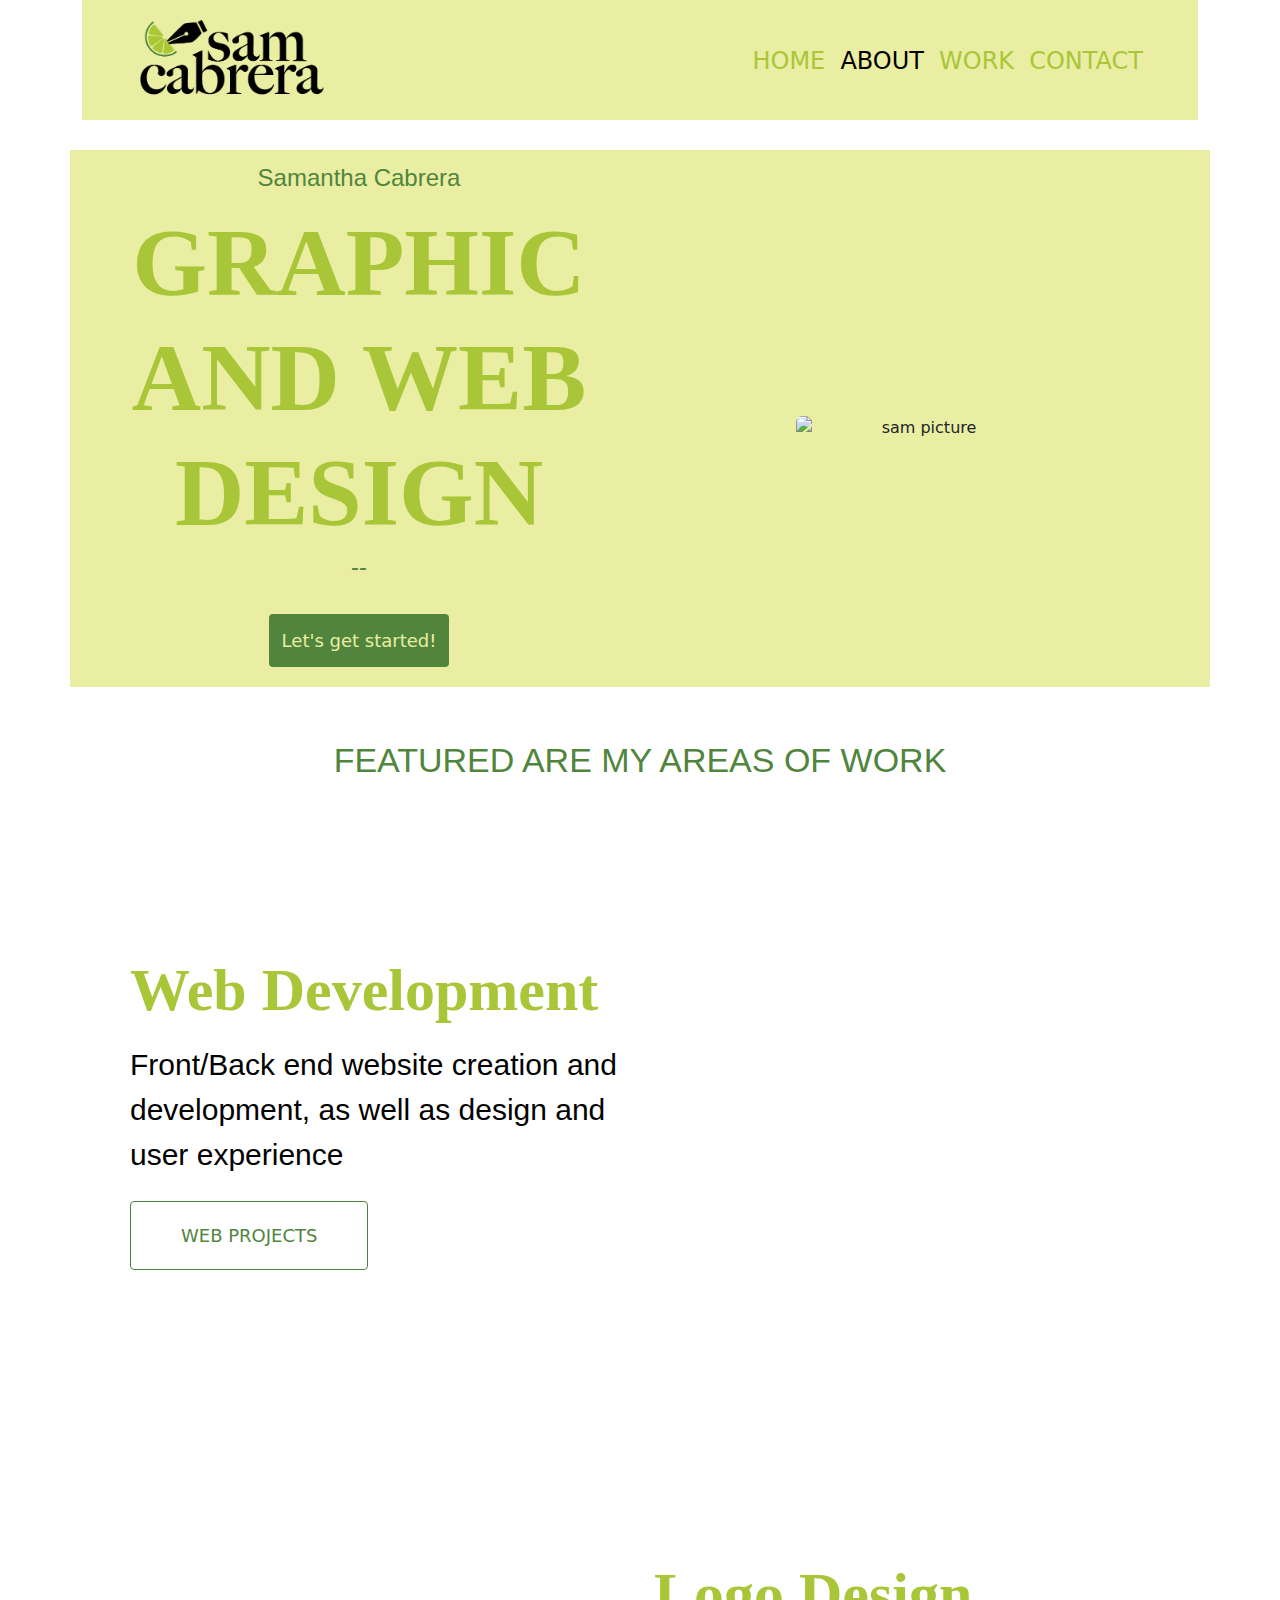
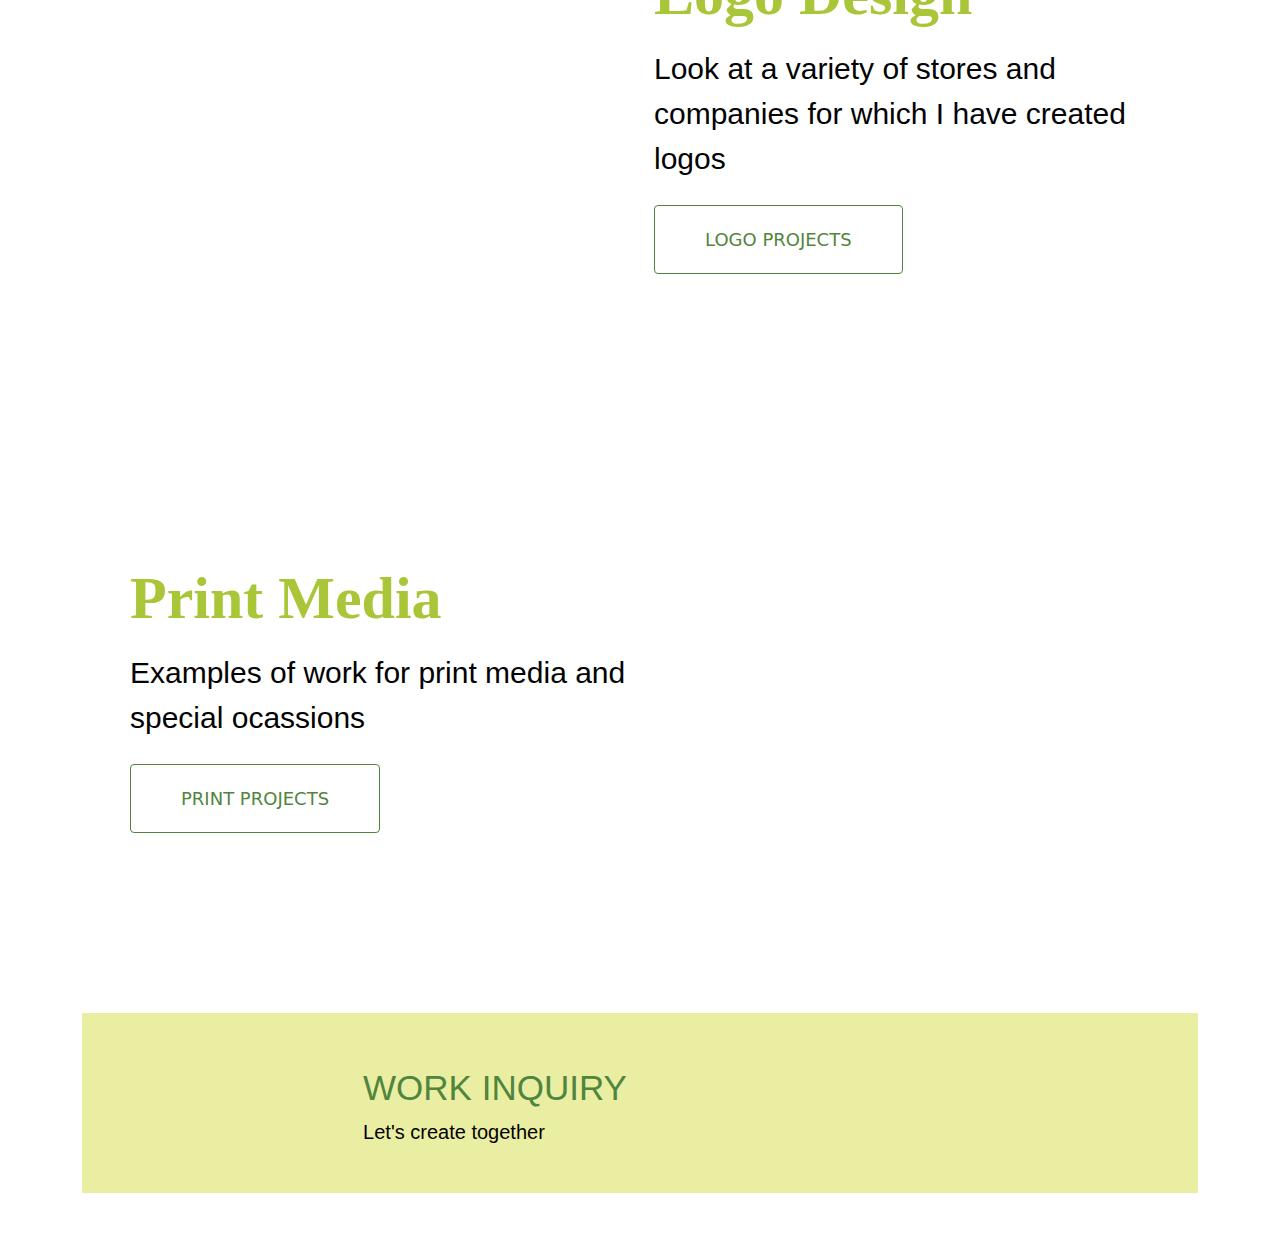
==== index.html @ c978b700 "nav to index" ====
<!DOCTYPE html>
<html lang="en">
  <head>
    <meta charset="UTF-8" />
    <meta name="viewport" content="width=device-width, initial-scale=1.0" />
    <meta
      name="description"
      content="Portfolio for the Mexican gph/web designer Samantha Cabrera"
    />
    <title>Sam Cabrera Design</title>
    <link
      href="https://cdn.jsdelivr.net/npm/bootstrap@5.3.3/dist/css/bootstrap.min.css"
      rel="stylesheet"
      integrity="sha384-QWTKZyjpPEjISv5WaRU9OFeRpok6YctnYmDr5pNlyT2bRjXh0JMhjY6hW+ALEwIH"
      crossorigin="anonymous"
    />
    <script
      src="https://cdn.jsdelivr.net/npm/bootstrap@5.3.3/dist/js/bootstrap.bundle.min.js"
      integrity="sha384-YvpcrYf0tY3lHB60NNkmXc5s9fDVZLESaAA55NDzOxhy9GkcIdslK1eN7N6jIeHz"
      crossorigin="anonymous"
    ></script>
    <script
      src="https://kit.fontawesome.com/e590ca71fe.js"
      crossorigin="anonymous"
    ></script>
    <link rel="stylesheet" href="src/style.css" />
  </head>
  <body>
    <div class="container">
      <nav class="d-flex justify-content-between">
        <a class="navbar-brand" href="/index.html">
          <div class="logo-image d-none d-md-block">
            <img src="images/secondarylogo.png" class="img-fluid" />
          </div>
          <div class="favicon-image d-block d-md-none">
            <img src="images/favicon.png" class="img-fluid" />
          </div>
        </a>
        <ul class="mb-4">
          <li><a href="/index.html" tittle="homepage">HOME</a></li>
          <li><a href="/about.html" tittle="about" class="active">ABOUT</a></li>
          <li><a href="/work.html" tittle="work">WORK</a></li>
          <li><a href="/contact.html" tittle="contact">CONTACT</a></li>
        </ul>
      </nav>
    </div>
    <div class="hero hero-index container align-items-center">
      <div class="row align-items-center">
        <div class="col">
          <h2>Samantha Cabrera</h2>
          <h1>GRAPHIC AND WEB DESIGN</h1>
          <h2>--</h2>
          <a href="/about.html" class="btn btn-branding">Let's get started!</a>
        </div>
        <div class="col d-none d-lg-block">
          <img
            src="images/Art1.png"
            class="img-fluid rounded pic-homepage"
            alt="sam picture"
          />
        </div>
      </div>
    </div>
    <p class="text-center m-5 details">FEATURED ARE MY AREAS OF WORK</p>
    <div class="container">
      <div class="row mb-5 align-items-center">
        <div class="col project-description">
          <h3 class="mb-3">Web Development</h3>
          <p class="mb-4">
            Front/Back end website creation and development, as well as design
            and user experience
          </p>
          <a href="/work.html" class="btn btn-branding-outline">WEB PROJECTS</a>
        </div>
        <div class="col d-none d-lg-block">
          <img src="images/weatherweb.png" class="img-fluid rounded" alt="" />
        </div>
      </div>
      <div class="row mb-5 align-items-center">
        <div class="col d-none d-lg-block">
          <img src="images/jamlogo.png" class="img-fluid rounded" alt="" />
        </div>
        <div class="col project-description">
          <h3 class="mb-3">Logo Design</h3>
          <p class="mb-4">
            Look at a variety of stores and companies for which I have created
            logos
          </p>
          <a href="/work.html#logo-section" class="btn btn-branding-outline"
            >LOGO PROJECTS</a
          >
        </div>
      </div>
      <div class="row mb-5 align-items-center">
        <div class="col project-description">
          <h3 class="mb-3">Print Media</h3>
          <p class="mb-4">
            Examples of work for print media and special ocassions
          </p>
          <a href="/work.html#print-section" class="btn btn-branding-outline"
            >PRINT PROJECTS</a
          >
        </div>

        <div class="col d-none d-lg-block">
          <img src="images/miltonmag2.png" class="img-fluid rounded" alt="" />
        </div>
      </div>
      <footer>
        <div class="contact-box d-flex justify-content-center">
          <div class="mt-4">
            <h2>WORK INQUIRY</h2>
            <p>Let's create together</p>
          </div>
          <div class="social-links">
            <a href="mailto:samantha.kcv@gmail.com"
              ><i class="fa-solid fa-envelope"></i
            ></a>
            <a href="https://www.instagram.com/conatunpero" target="blank"
              ><i class="fab fa-instagram"></i
            ></a>
            <a href="https://www.github.com/villa151" target="blank"
              ><i class="fab fa-github"></i
            ></a>
            <a href="https://www.linkedin.com/in/samcabrera/" target="blank"
              ><i class="fab fa-linkedin"></i
            ></a>
            <a href="https://www.twitter.com/conatunpero" target="blank"
              ><i class="fab fa-twitter"></i
            ></a>
          </div>
        </div>
      </footer>
    </div>
  </body>
</html>
---- src/style.css ----
:root {
  --primary-color: rgb(169, 198, 56);
  --hero-color: rgb(234, 238, 163);
  --accent-color: rgb(2, 2, 2);
  --buttons-color: rgb(81, 133, 61);
  --active-color: rgb(255, 255, 255);
  --heading-font: "Big Carlson", serif;
  --text-font: "HelveticaNeue-Light", Helvetica, Arial, sans-serif;
}

h1 {
  font-family: var(--heading-font);
  font-size: 96px;
  font-weight: bold;
  color: var(--primary-color);
}

h2 {
  font-family: var(--text-font);
  color: var(--buttons-color);
}

h3 {
  font-family: var(--heading-font);
  font-weight: bold;
  color: var(--primary-color);
  font-size: 60px;
}

p {
  font-family: var(--text-font);
  font-size: 30px;
  font-weight: normal;
  color: var(--accent-color);
  line-height: 1.5;
}

.logo-image {
  width: 200px;
  height: 100px;
  border-radius: 0%;
  overflow: hidden;
  margin-top: 10px;
  margin-left: 50px;
}

.favicon-image {
  width: 100px;
  height: 100px;
  border-radius: 50%;
  overflow: hidden;
  margin-top: 10px;
  margin-bottom: -120px;
  margin-left: 50px;
}

nav {
  padding: 5px 0px;
  background-color: var(--hero-color);
  margin: 0;
}

.nav-heading {
  margin-bottom: 0;
  font-size: 65px;
}

nav ul {
  padding-right: 50px;
  padding-top: 35px;
}

nav li {
  display: inline;
  list-style: none;
  line-height: 42px;
  margin-left: 5px;
  margin-right: 5px;
  font-size: x-large;
}

nav a {
  text-decoration: none;
  color: var(--primary-color);
}

nav a:hover {
  color: var(--active-color);
  transition: all 100ms ease-in-out;
}

nav h3 {
  padding-left: 40px;
}

.active {
  color: var(--accent-color);
}

.hero {
  background-color: var(--hero-color);
  text-align: center;
}

.hero-index {
  padding: 20px 20px 0px 20px;
  margin-top: 30px;
}

.hero-about {
  padding: 120px 20px;
}

.hero-work {
  padding: 80px 20px 80px 20px;
  margin-top: 30px;
}

.hero h2 {
  font-size: 24px;
  font-weight: normal;
  line-height: 15px;
  margin-bottom: 20px;
  word-wrap: break-word;
  color: var(--buttons-color);
}

.hero p {
  margin-bottom: 0;
}

.hero-about p {
  font-size: 25px;
  margin-right: 45px;
}

.about-me {
  color: var(--buttons-color);
}

.details {
  font-size: 34px;
  font-weight: 500;
  color: var(--buttons-color);
}

.example {
  font-size: 24px;
  line-height: 36px;
  font-weight: 600;
  padding-top: 15px;
}
.example-description {
  font-size: 18px;
  line-height: 21px;
  font-weight: 400;
}

.link {
  color: var(--accent-color);
}

.btn-branding {
  font-size: 18px;
  border-radius: 4px;
  color: var(--hero-color);
  line-height: 27px;
  padding: 12px;
  background: var(--buttons-color);
  margin: 20px 0;
}
.btn-branding-outline {
  font-size: 18px;
  border: 1px solid var(--buttons-color);
  border-radius: 4px;
  color: var(--buttons-color);
  line-height: 27px;
  padding: 20px 50px;
}
.btn-branding-contact {
  font-size: 18px;
  border-radius: 4px;
  color: var(--hero-color);
  line-height: 27px;
  padding: 25px 30px;
  background: var(--buttons-color);
  margin: 20px 0;
}

img {
  display: block;
  margin-right: auto;
  margin-left: auto;
  width: 500px;
  height: auto;
}
.pic-homepage {
  width: 250px;
}
.pic-about {
  width: 400px;
  border-radius: 6px;
}

.project-description {
  padding: 120px 60px;
}

footer {
  margin: 60px 0;
}

footer .contact-box {
  background: var(--hero-color);
  padding: 30px 120px;
}

footer .social-links {
  font-size: 50px;
  padding-top: 20px;
  padding-left: 90px;
}

footer .social-links a {
  color: var(--buttons-color);
  margin: 0 20px;
}

footer .social-links a:hover {
  color: var(--primary-color);
}

footer h2 {
  font-size: 35px;
}

footer p {
  font-size: 20px;
}

@media (max-width: 960px) {
  .project-description {
    padding: 0;
    text-align: center;
  }
  h1 {
    font-size: 60px;
  }
  h3 {
    font-size: 35px;
  }
  p {
    font-size: 20px;
  }

  .about-me {
    padding-top: 30px;
  }
  .btn-branding-outline {
    font-size: 14px;
    padding: 8px 30px;
  }
  .examples-container {
    padding: 0 25px;
  }
  .social-links {
    font-size: 30px;
  }
}

@media (max-width: 466px) {
  .favicon-image {
    margin-top: 50px;
  }
}
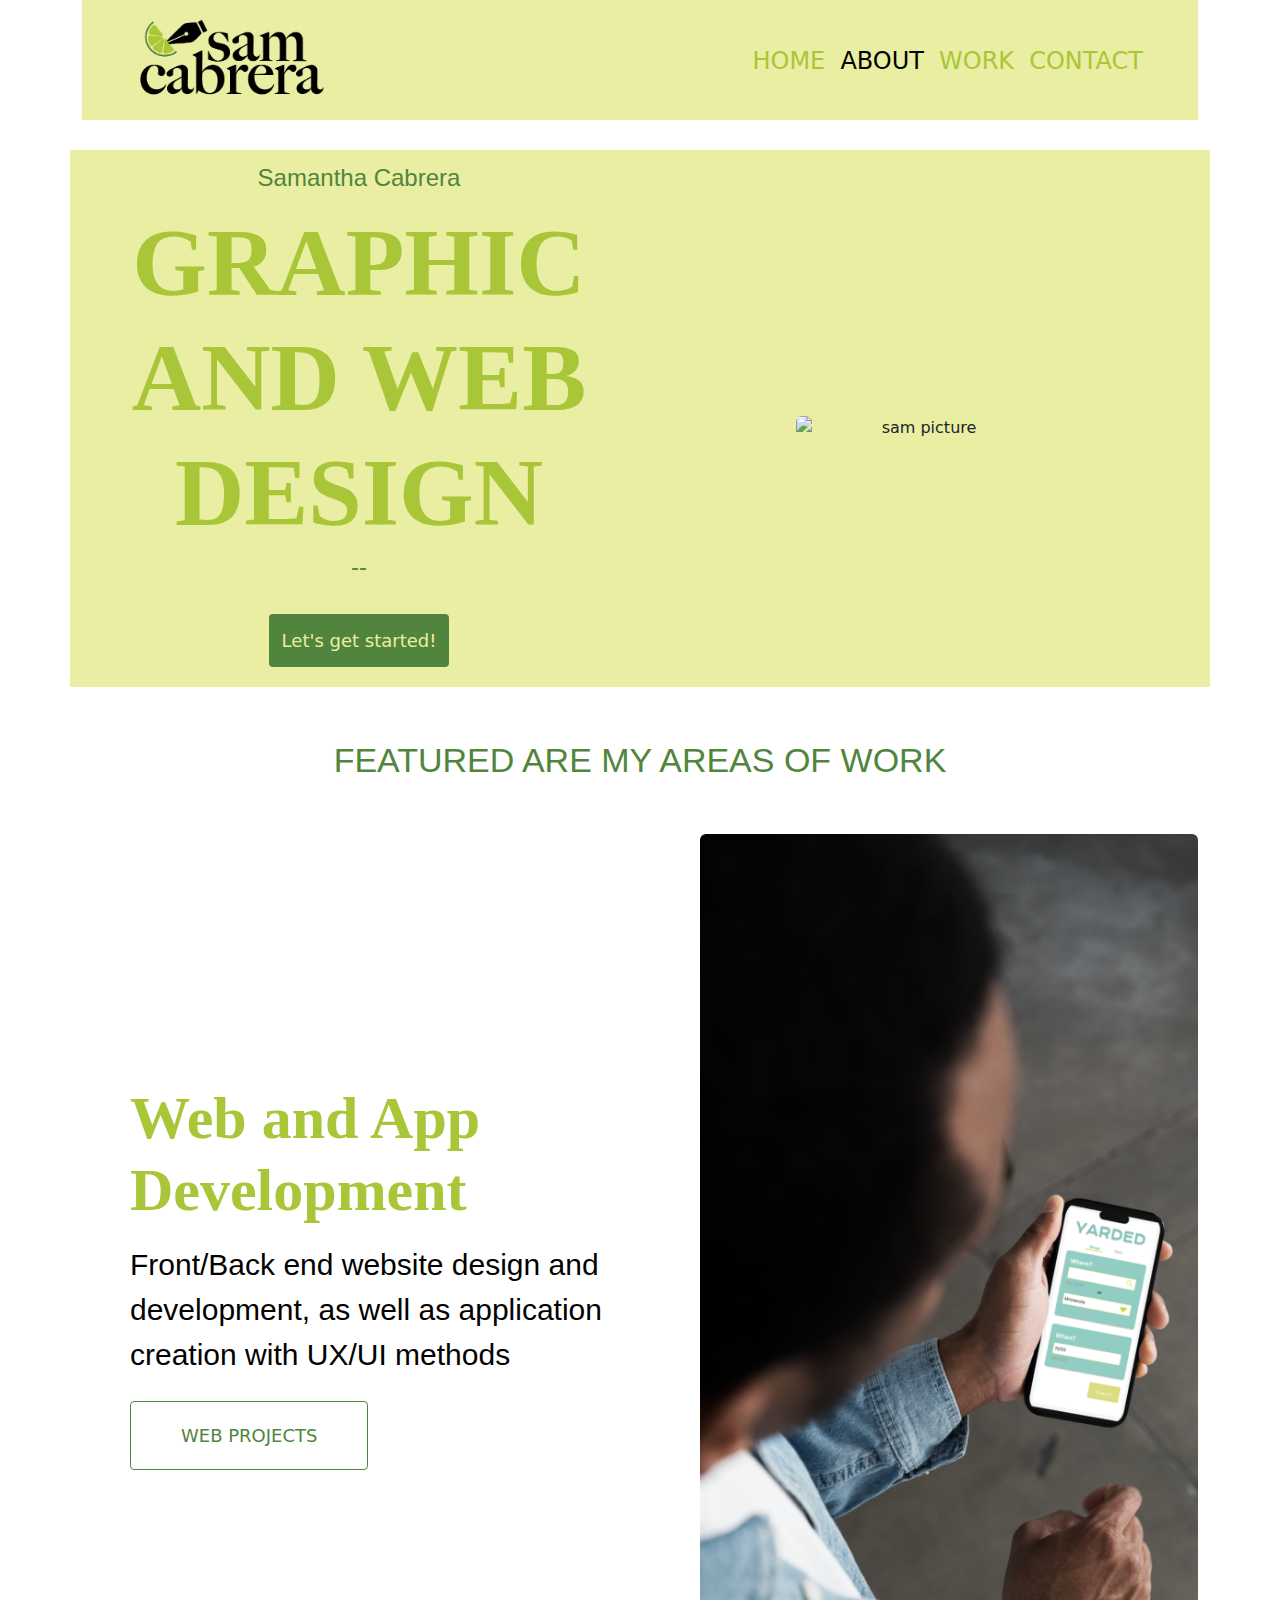
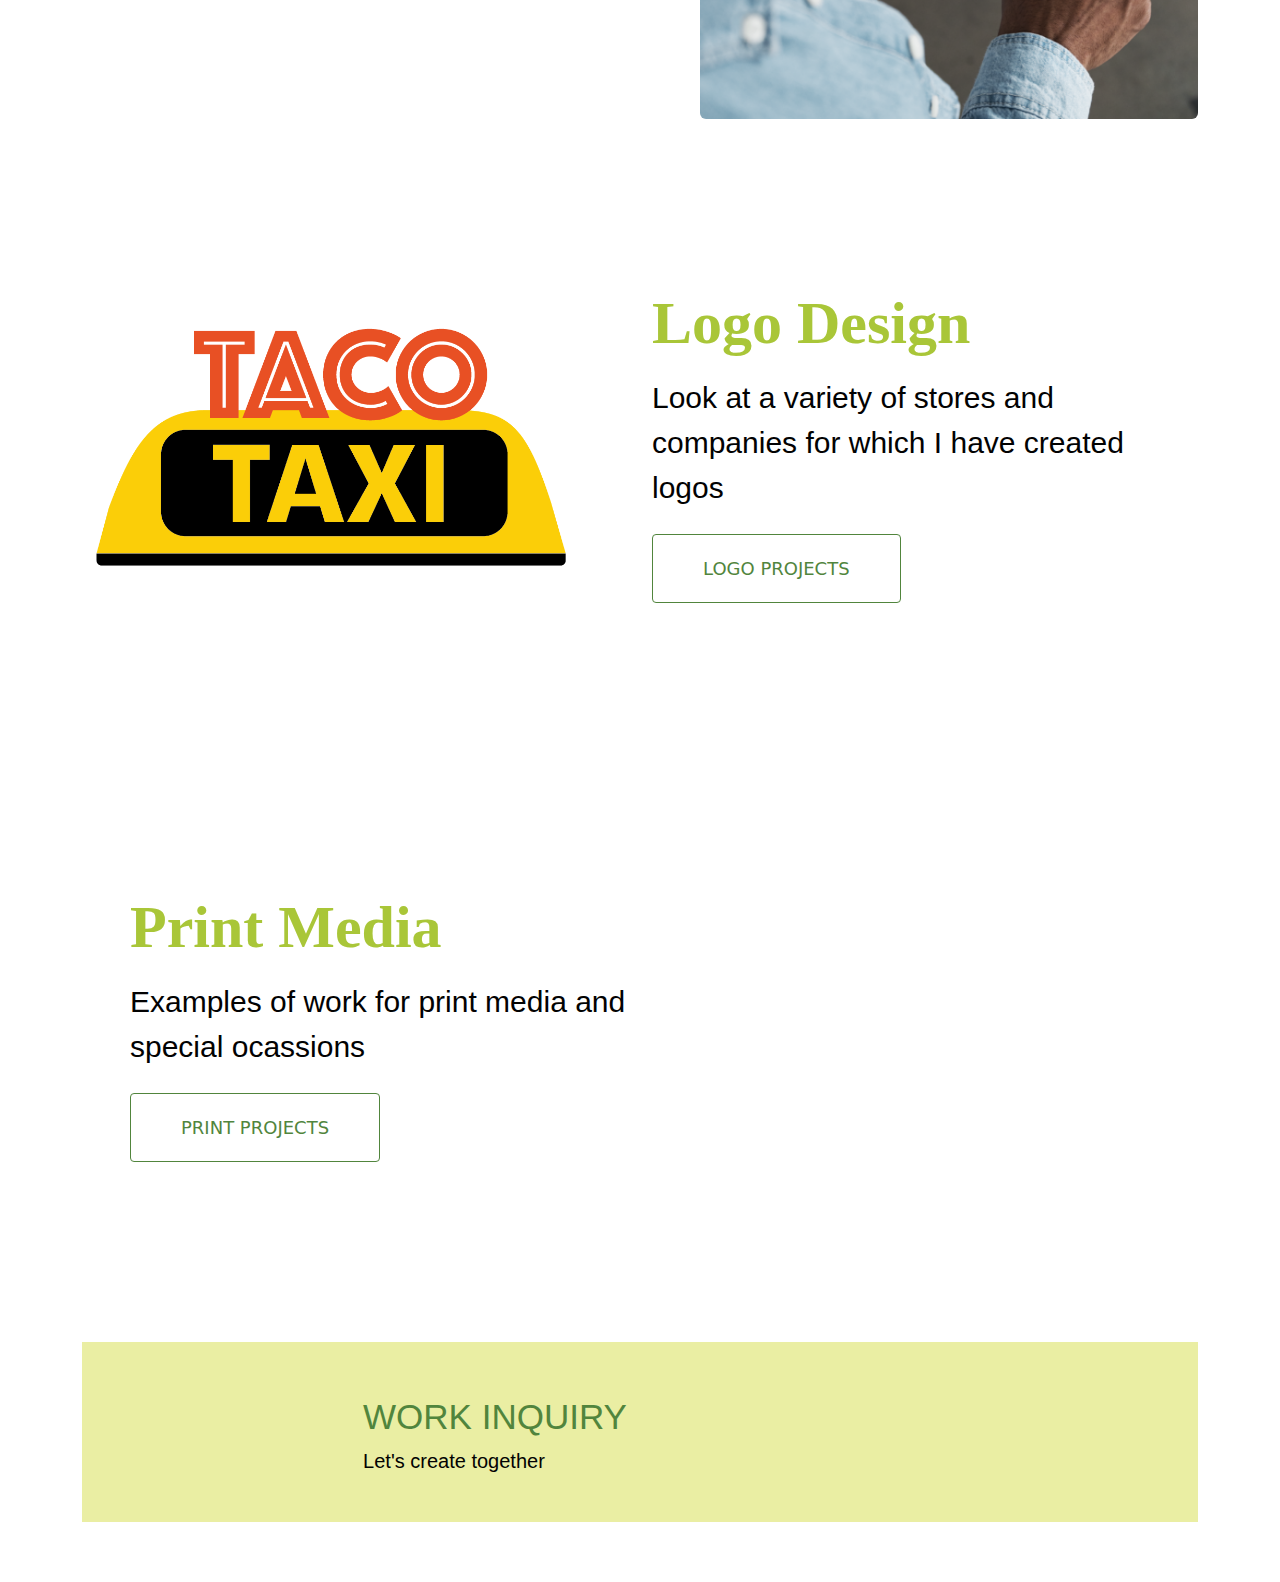
==== commit c5b54065: "index work pictures" ====
--- a/index.html
+++ b/index.html
@@ -65,20 +65,24 @@
     <div class="container">
       <div class="row mb-5 align-items-center">
         <div class="col project-description">
-          <h3 class="mb-3">Web Development</h3>
+          <h3 class="mb-3">Web and App Development</h3>
           <p class="mb-4">
-            Front/Back end website creation and development, as well as design
-            and user experience
+            Front/Back end website design and development, as well as
+            application creation with UX/UI methods
           </p>
           <a href="/work.html" class="btn btn-branding-outline">WEB PROJECTS</a>
         </div>
         <div class="col d-none d-lg-block">
-          <img src="images/weatherweb.png" class="img-fluid rounded" alt="" />
+          <img
+            src="images/2yardedmockup.png"
+            class="img-fluid rounded"
+            alt=""
+          />
         </div>
       </div>
       <div class="row mb-5 align-items-center">
         <div class="col d-none d-lg-block">
-          <img src="images/jamlogo.png" class="img-fluid rounded" alt="" />
+          <img src="images/TACOlogo.png" class="img-fluid rounded" alt="" />
         </div>
         <div class="col project-description">
           <h3 class="mb-3">Logo Design</h3>
@@ -103,7 +107,7 @@
         </div>
 
         <div class="col d-none d-lg-block">
-          <img src="images/miltonmag2.png" class="img-fluid rounded" alt="" />
+          <img src="images/1codamockup.png" class="img-fluid rounded" alt="" />
         </div>
       </div>
       <footer>
--- a/src/style.css
+++ b/src/style.css
@@ -194,9 +194,11 @@
   width: 500px;
   height: auto;
 }
+
 .pic-homepage {
   width: 250px;
 }
+
 .pic-about {
   width: 400px;
   border-radius: 6px;
@@ -227,7 +229,7 @@
 }
 
 footer .social-links a:hover {
-  color: var(--primary-color);
+  color: var(--active-color);
 }
 
 footer h2 {
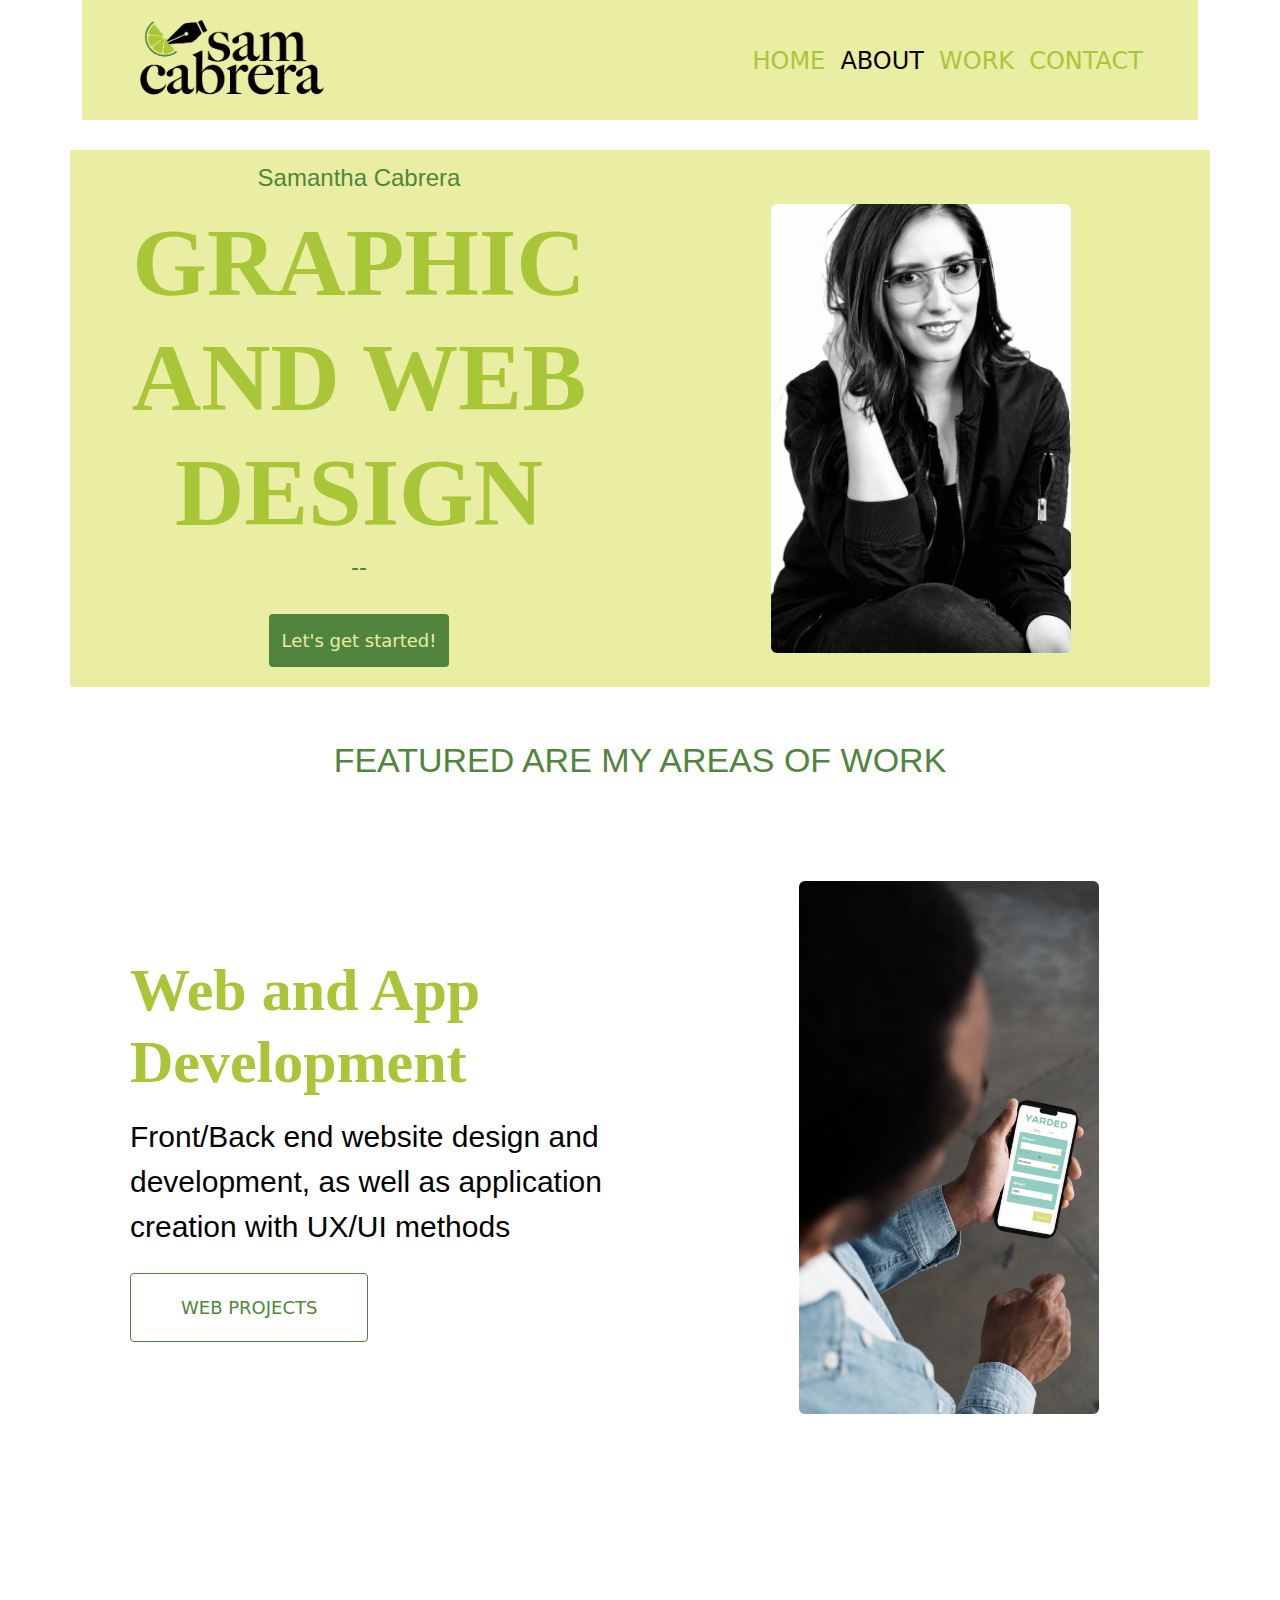
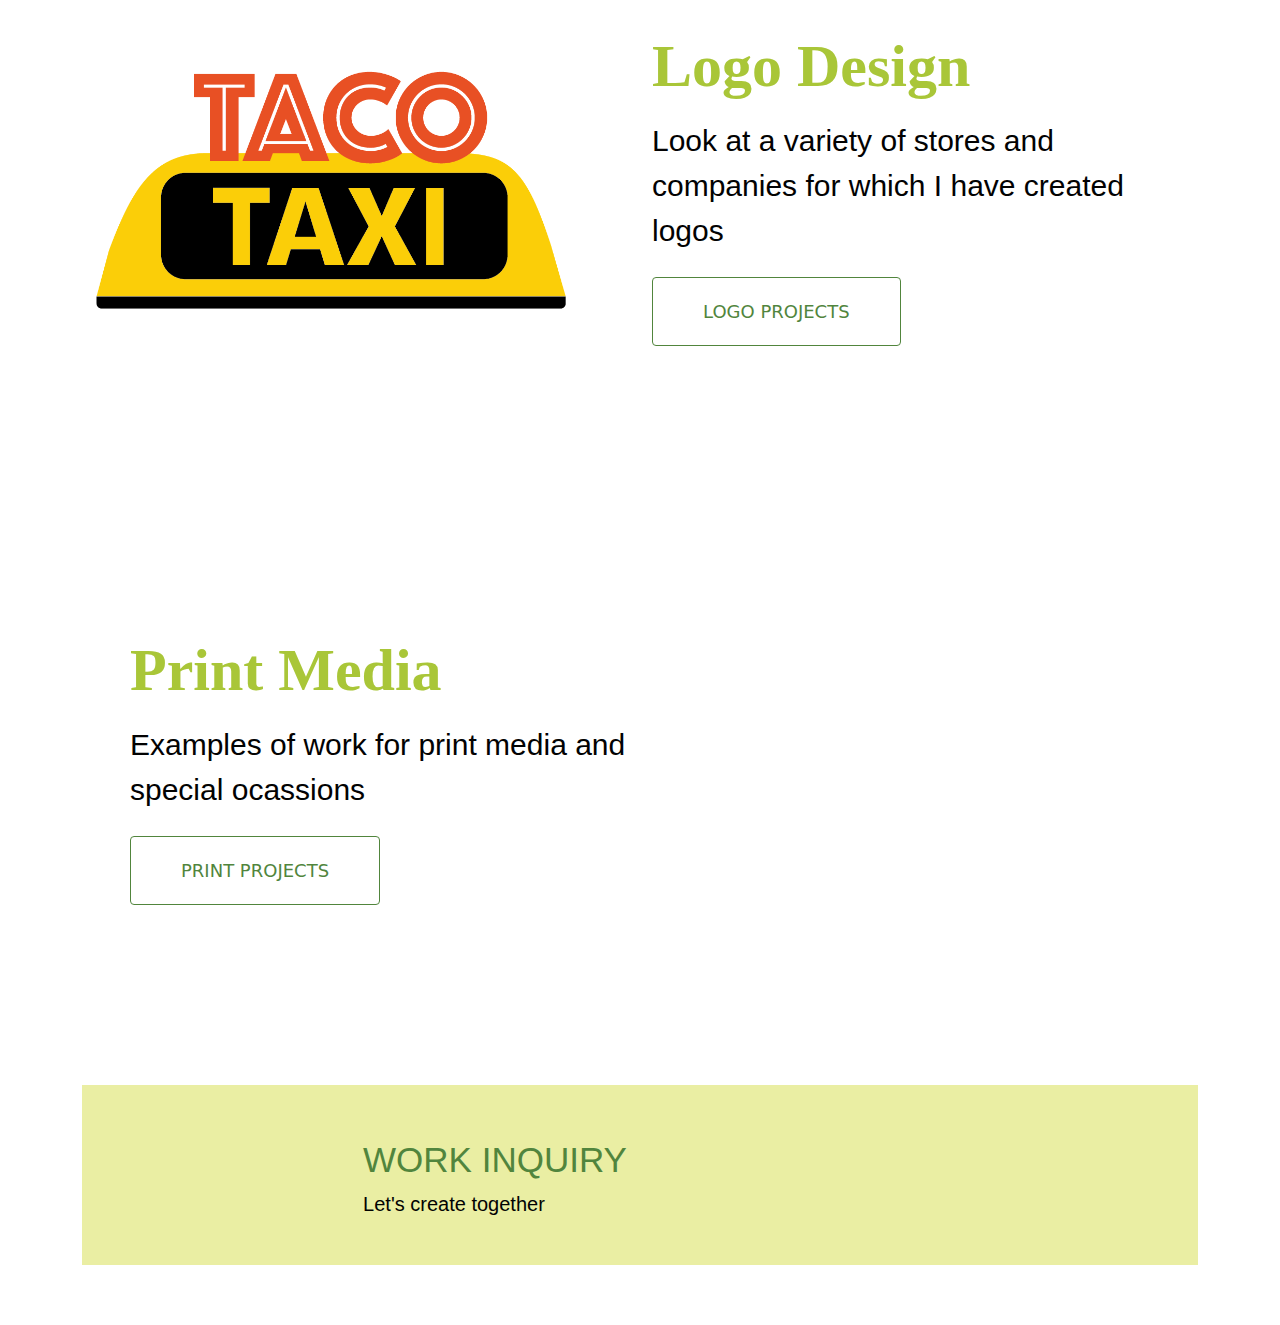
==== commit 8c00e064: "images index" ====
--- a/index.html
+++ b/index.html
@@ -54,7 +54,7 @@
         </div>
         <div class="col d-none d-lg-block">
           <img
-            src="images/Art1.png"
+            src="images/samb&w.jpeg"
             class="img-fluid rounded pic-homepage"
             alt="sam picture"
           />
@@ -75,7 +75,7 @@
         <div class="col d-none d-lg-block">
           <img
             src="images/2yardedmockup.png"
-            class="img-fluid rounded"
+            class="img-fluid rounded pic-homepage"
             alt=""
           />
         </div>
@@ -107,7 +107,11 @@
         </div>
 
         <div class="col d-none d-lg-block">
-          <img src="images/1codamockup.png" class="img-fluid rounded" alt="" />
+          <img
+            src="images/1codamockup.png"
+            class="img-fluid rounded pic-homepage"
+            alt=""
+          />
         </div>
       </div>
       <footer>
--- a/src/style.css
+++ b/src/style.css
@@ -196,7 +196,7 @@
 }
 
 .pic-homepage {
-  width: 250px;
+  width: 300px;
 }
 
 .pic-about {
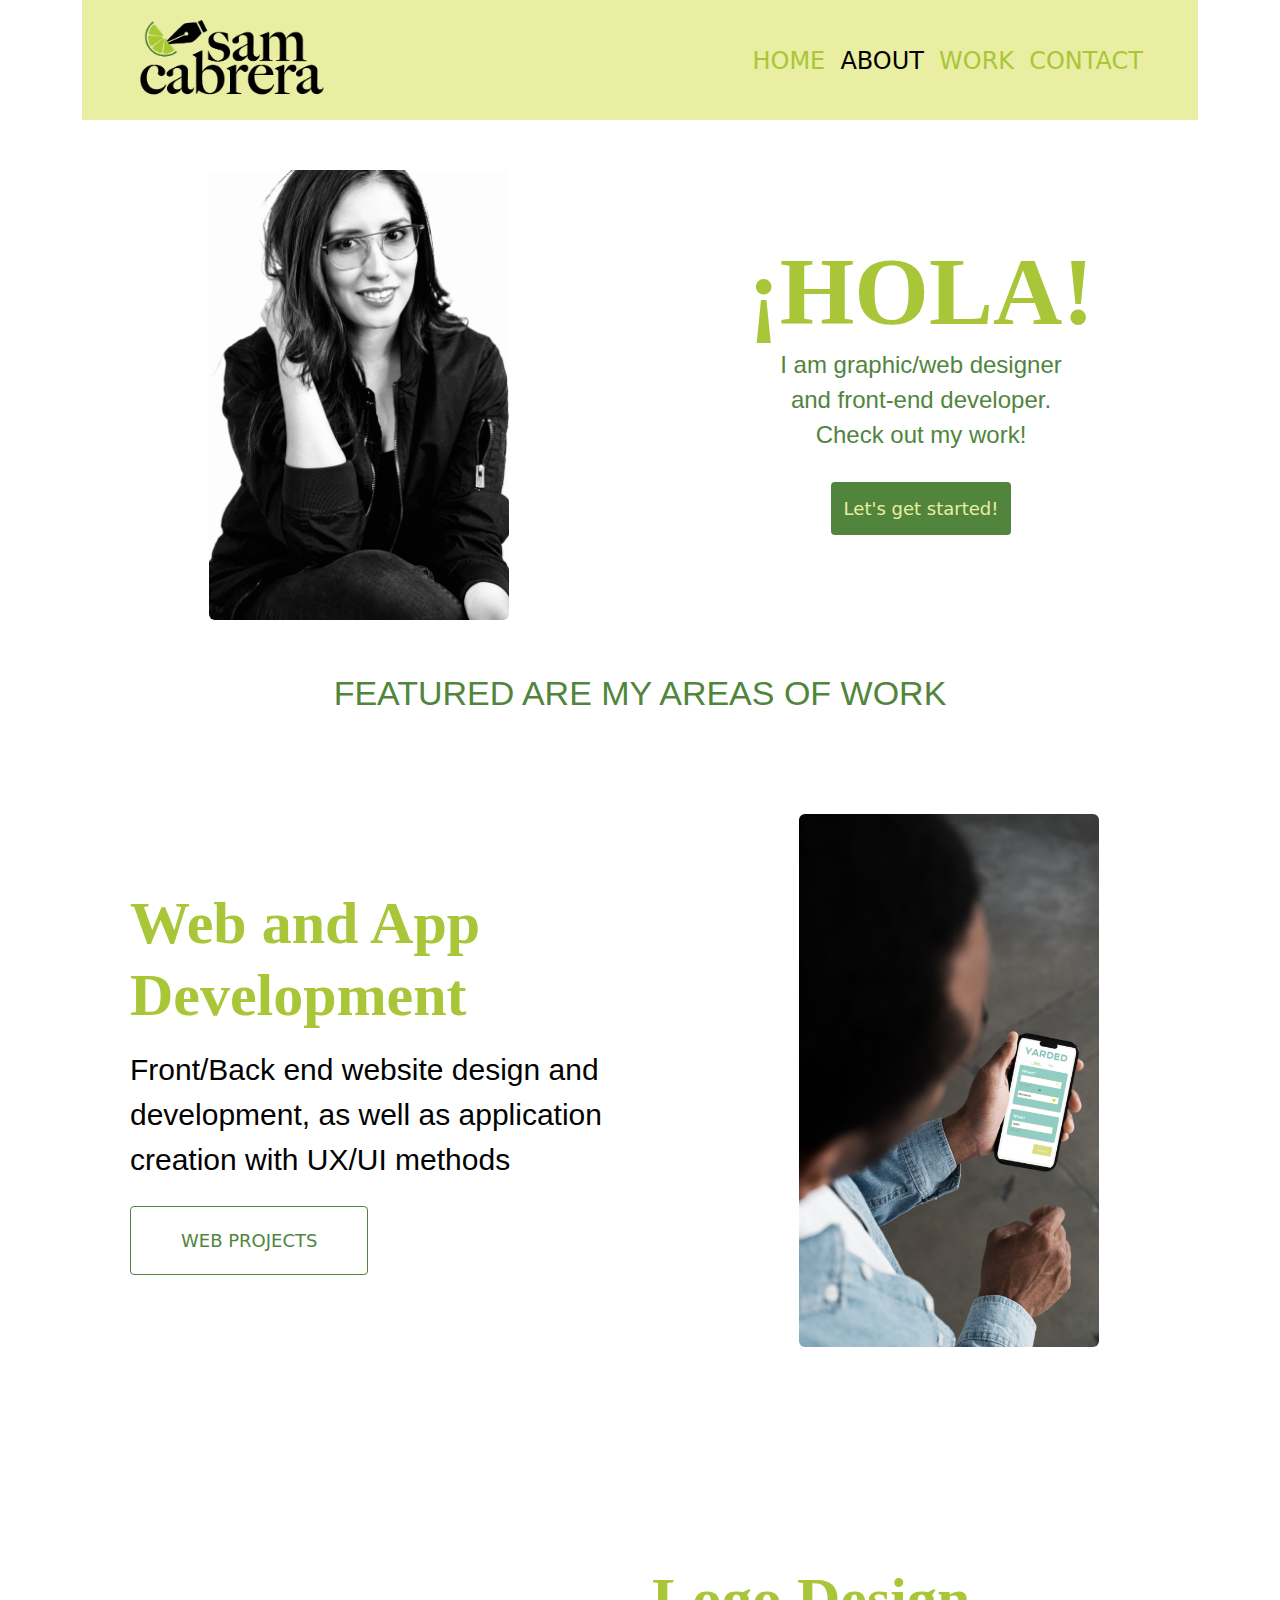
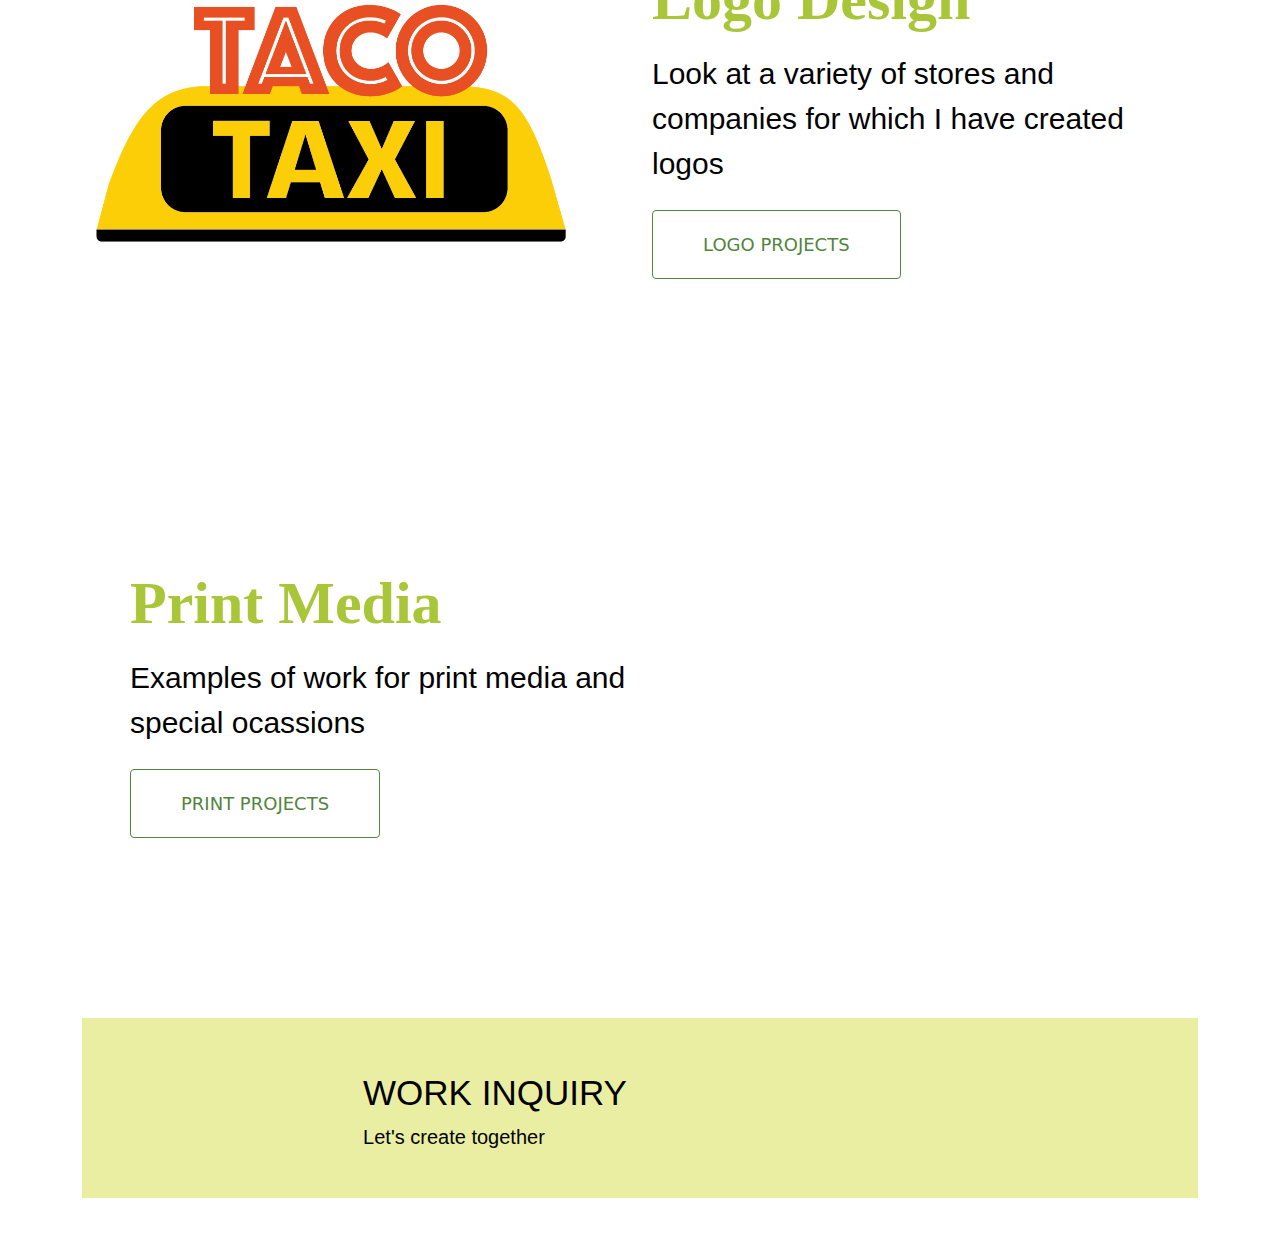
==== commit 2b5e0e34: "intro index" ====
--- a/index.html
+++ b/index.html
@@ -46,18 +46,19 @@
     </div>
     <div class="hero hero-index container align-items-center">
       <div class="row align-items-center">
-        <div class="col">
-          <h2>Samantha Cabrera</h2>
-          <h1>GRAPHIC AND WEB DESIGN</h1>
-          <h2>--</h2>
-          <a href="/about.html" class="btn btn-branding">Let's get started!</a>
-        </div>
         <div class="col d-none d-lg-block">
           <img
             src="images/samb&w.jpeg"
             class="img-fluid rounded pic-homepage"
             alt="sam picture"
           />
+        </div>
+        <div class="col">
+          <h1>¡HOLA!</h1>
+          <h2>I am graphic/web designer</h2>
+          <h2>and front-end developer.</h2>
+          <h2>Check out my work!</h2>
+          <a href="/about.html" class="btn btn-branding">Let's get started!</a>
         </div>
       </div>
     </div>
--- a/src/style.css
+++ b/src/style.css
@@ -17,7 +17,7 @@
 
 h2 {
   font-family: var(--text-font);
-  color: var(--buttons-color);
+  color: var(--accent-color);
 }
 
 h3 {
@@ -98,7 +98,7 @@
 }
 
 .hero {
-  background-color: var(--hero-color);
+  background-color: var(--active-color);
   text-align: center;
 }
 
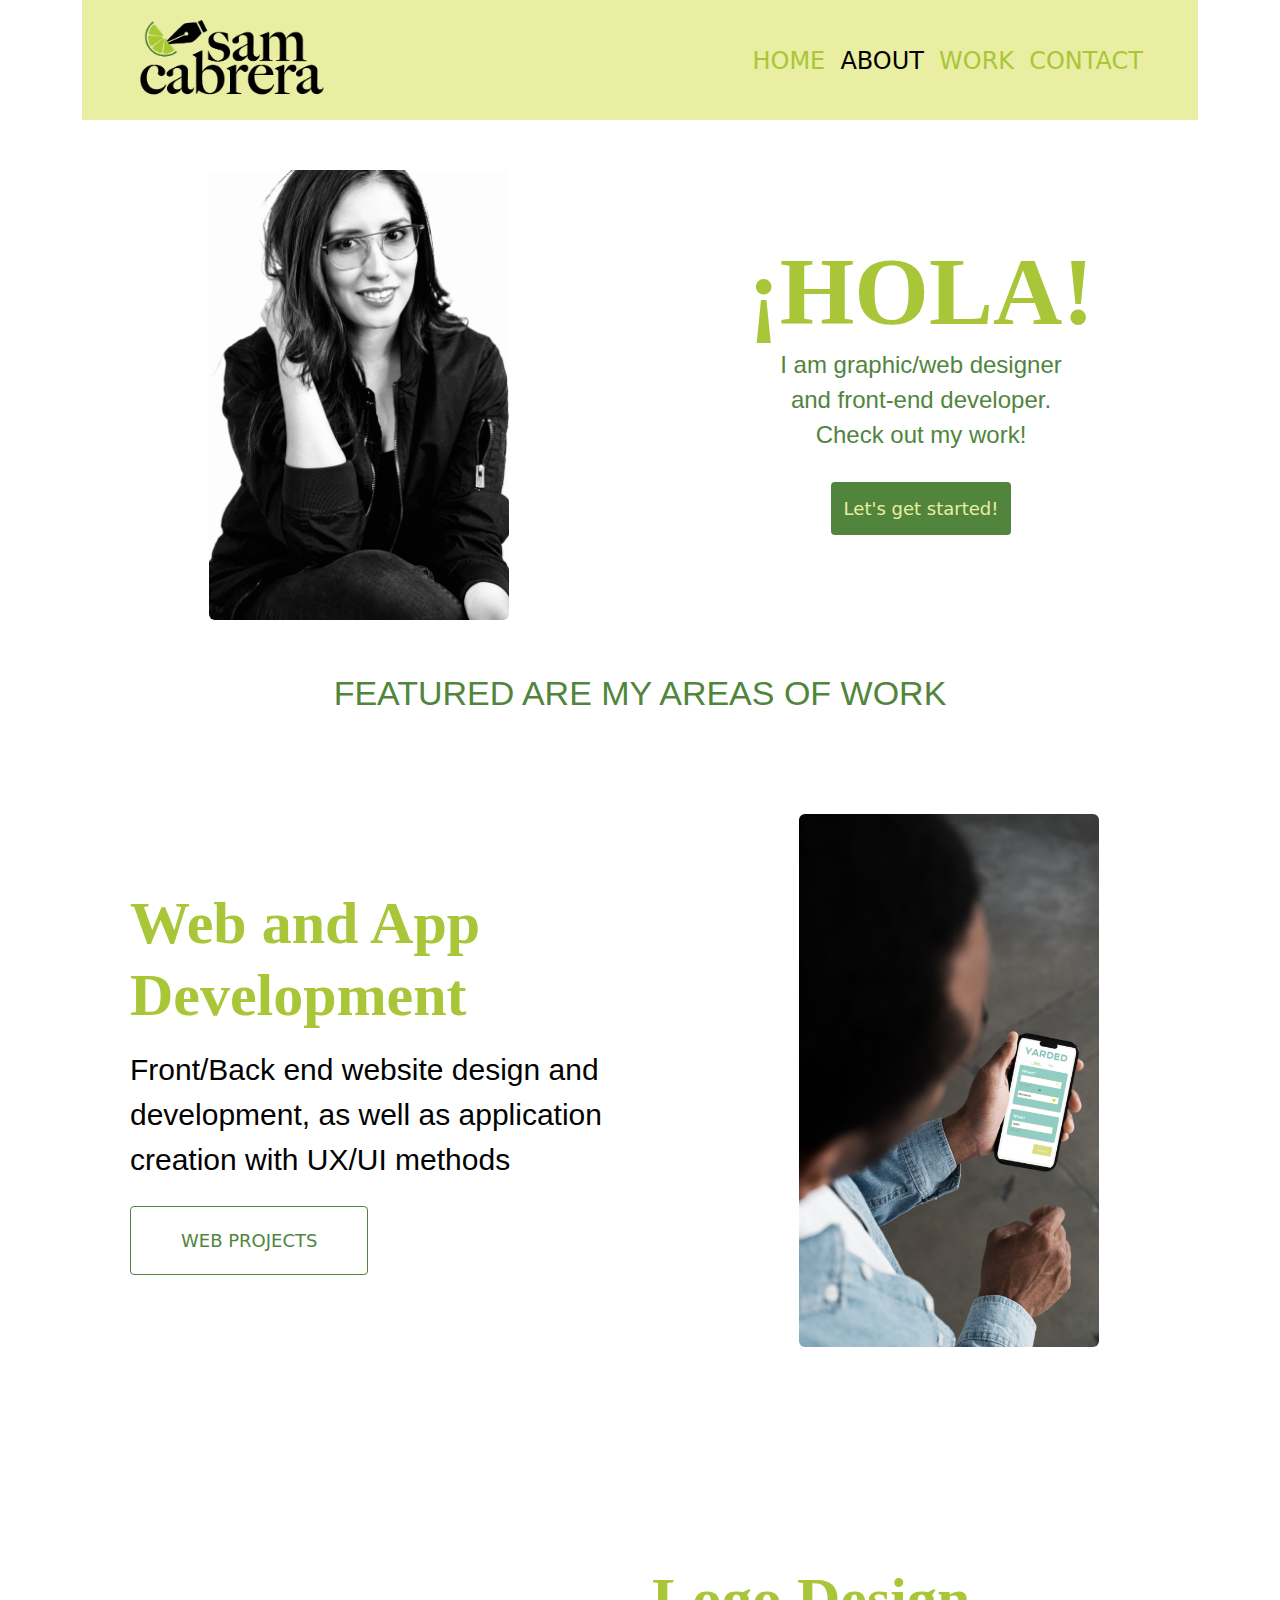
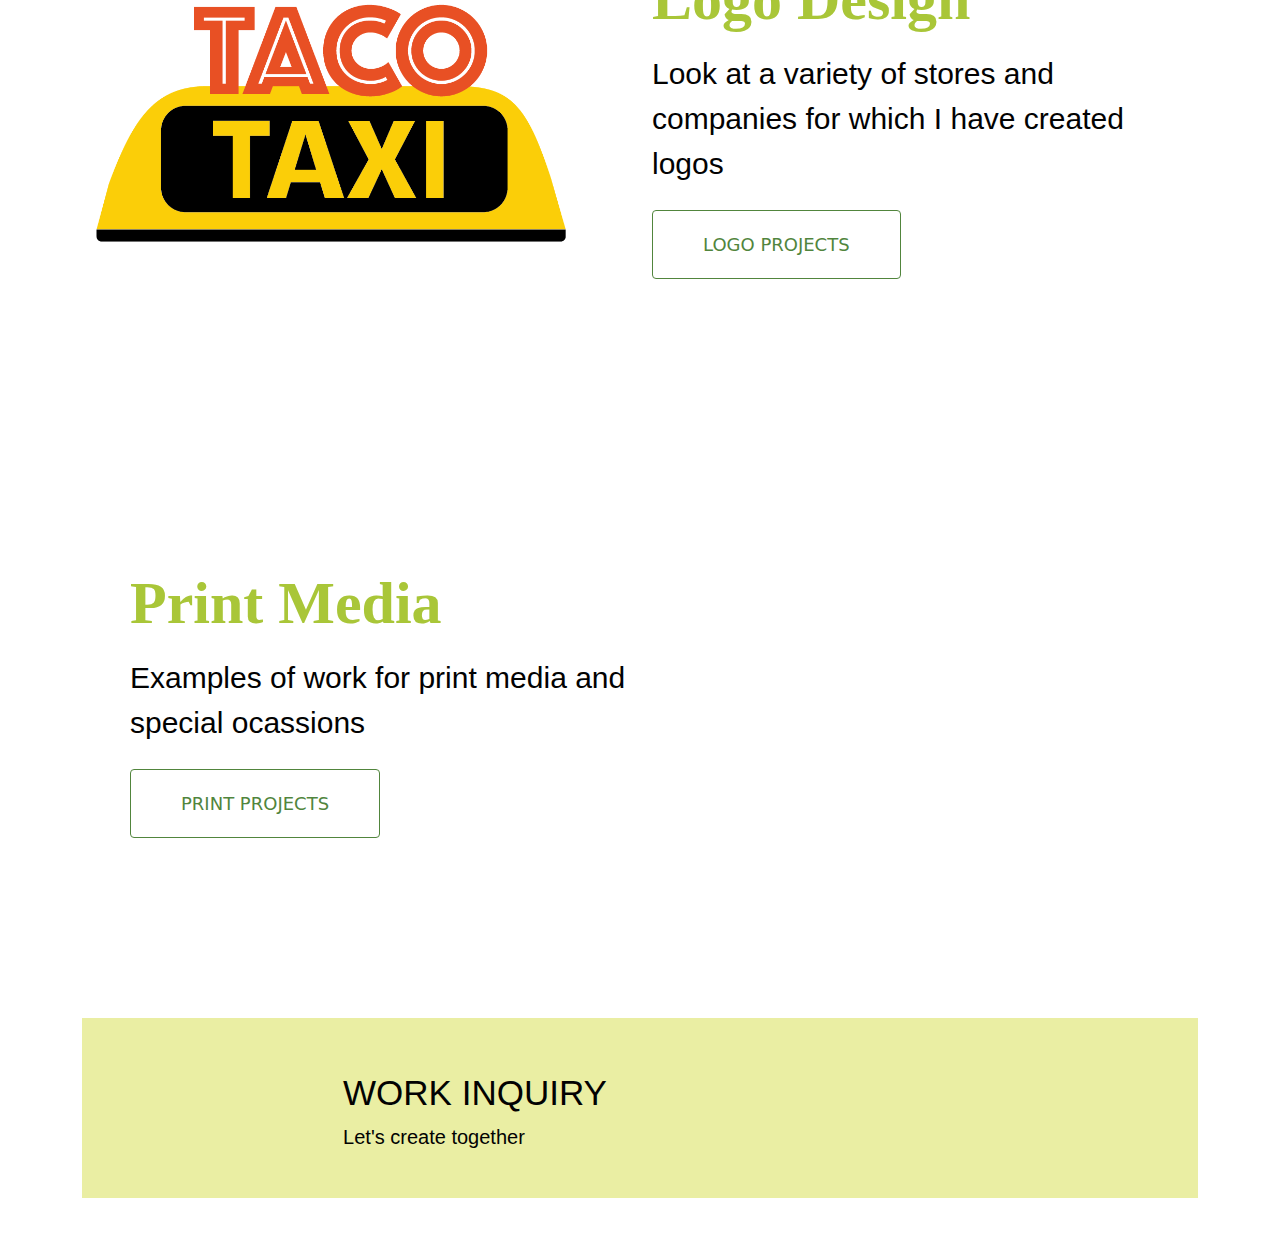
==== commit 81dcedf3: "contact page" ====
--- a/index.html
+++ b/index.html
@@ -137,6 +137,11 @@
             <a href="https://www.twitter.com/conatunpero" target="blank"
               ><i class="fab fa-twitter"></i
             ></a>
+            <a
+              href="https://open.spotify.com/show/02TBDlZD77Dv1gMn0hBlLH?si=1c5627f4c6134b93"
+              target="blank"
+              ><i class="fab fa-spotify"></i
+            ></a>
           </div>
         </div>
       </footer>
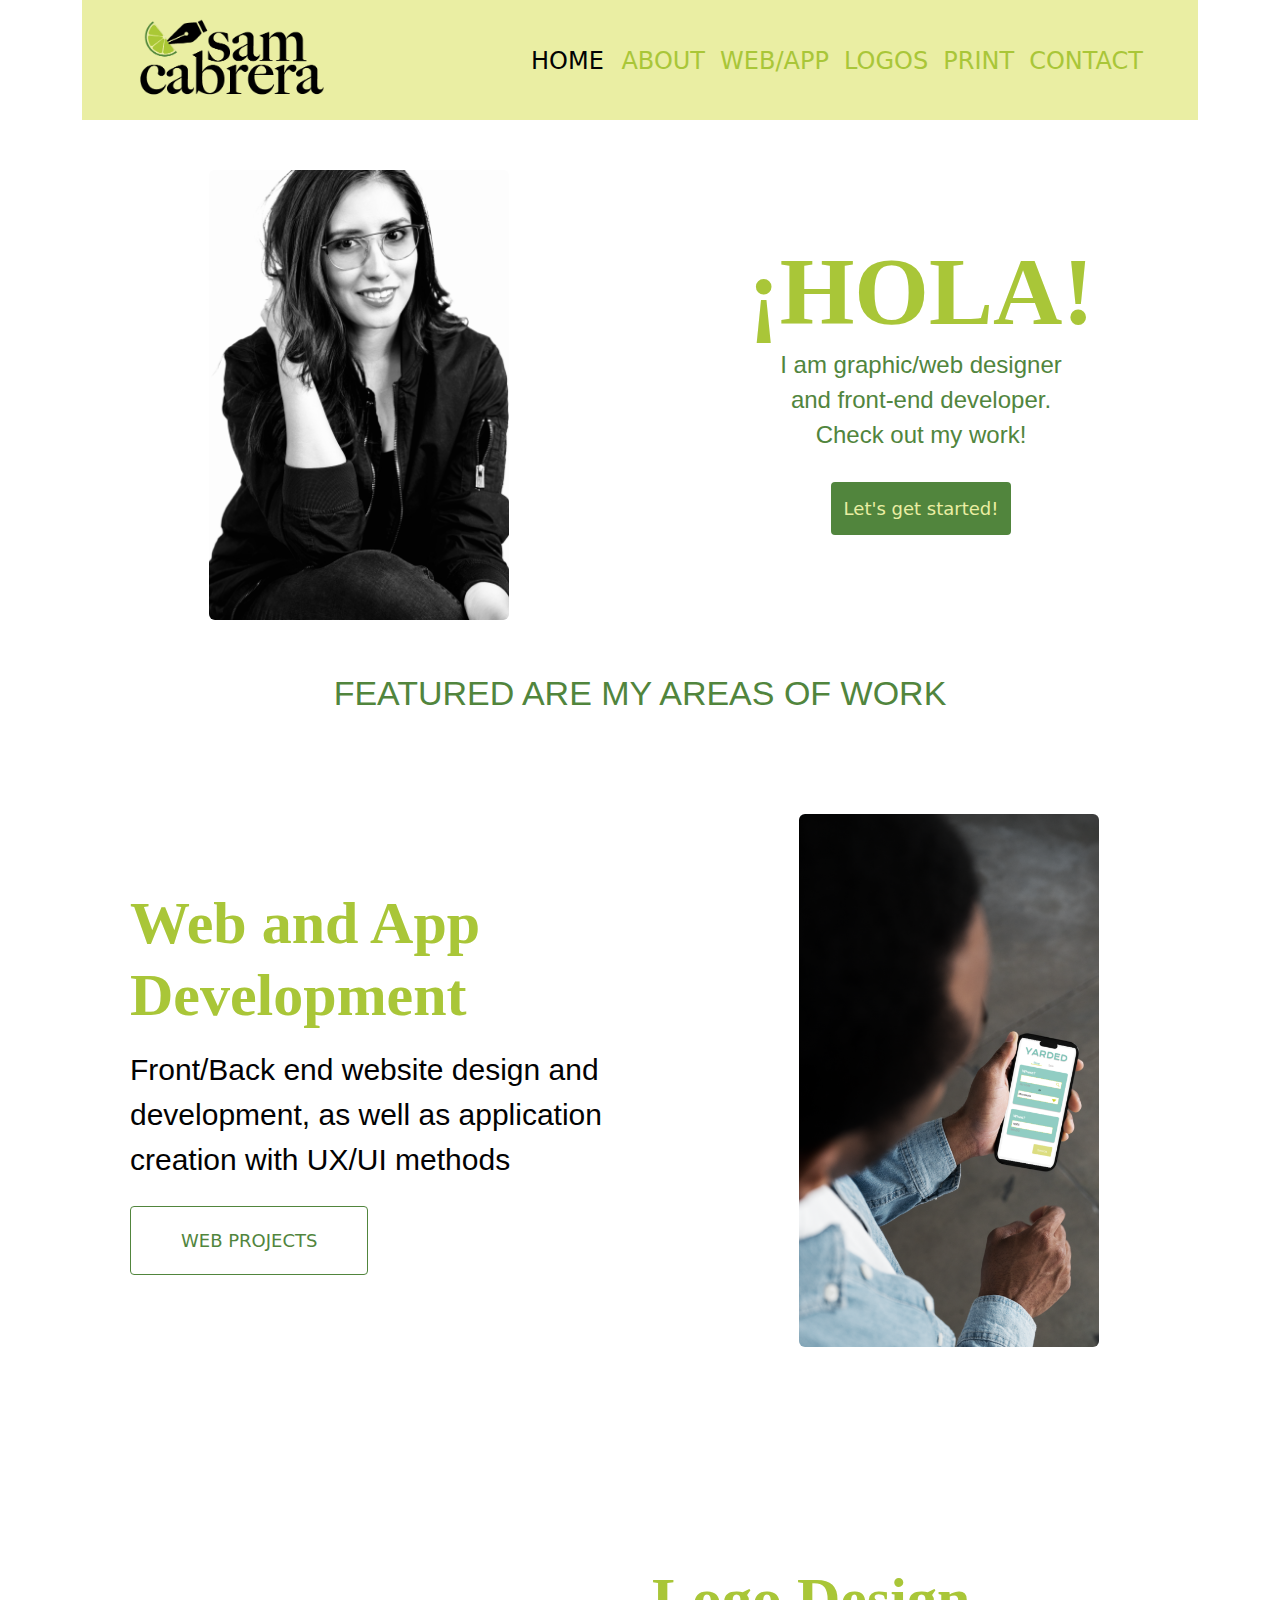
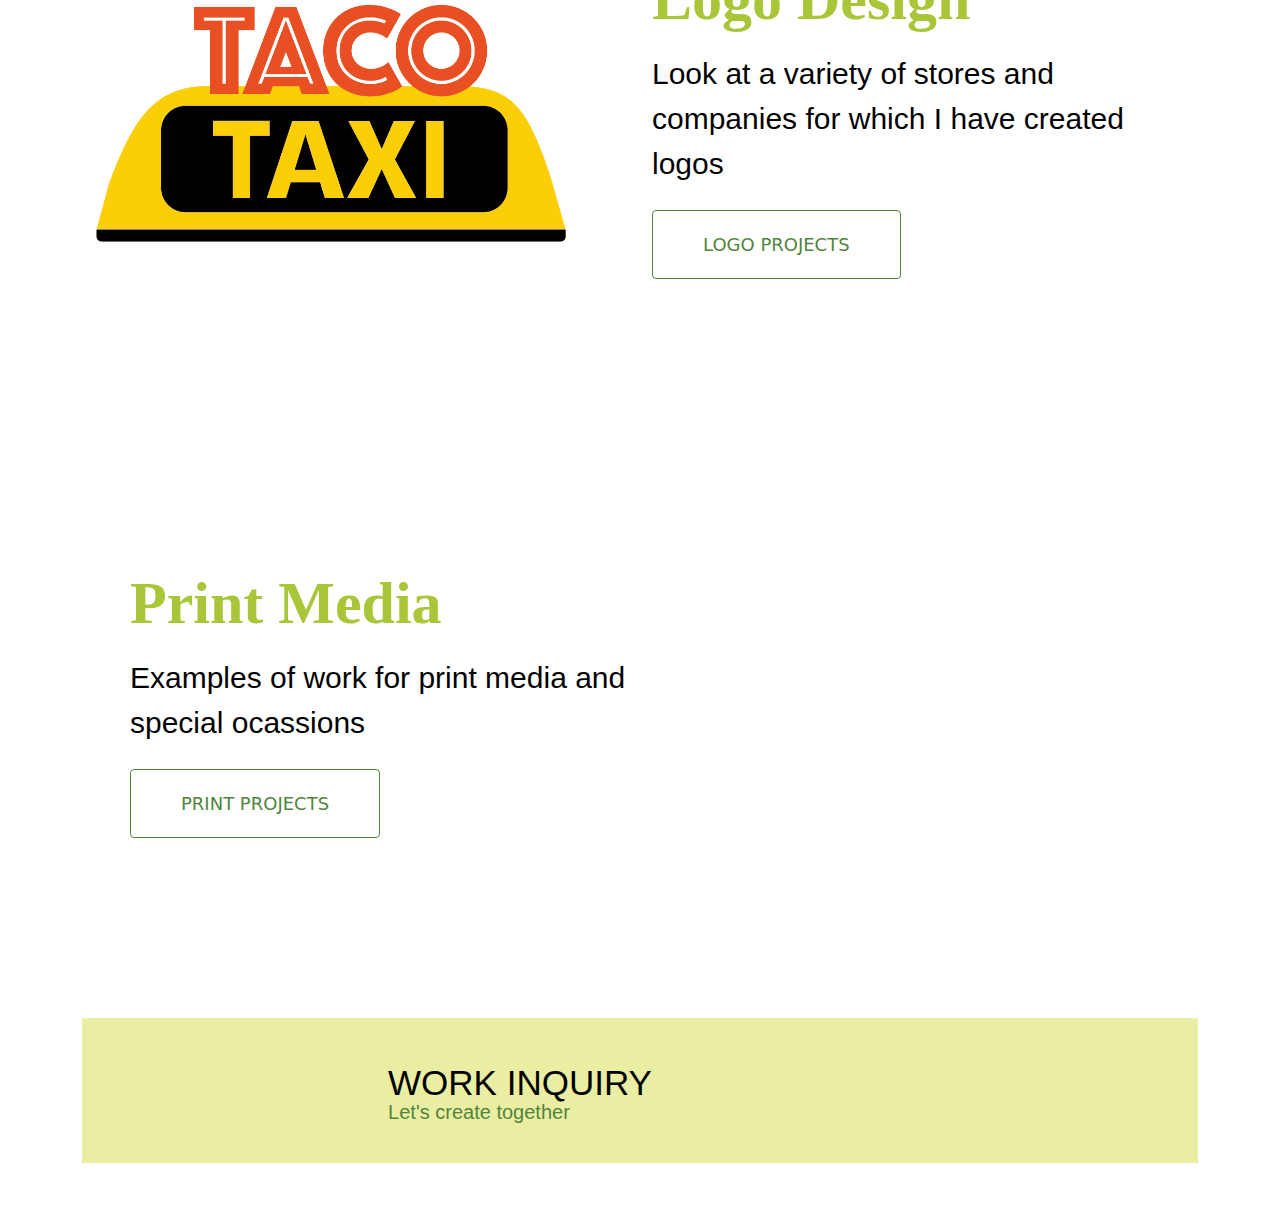
==== commit 98b147a6: "nav links" ====
--- a/index.html
+++ b/index.html
@@ -37,9 +37,13 @@
           </div>
         </a>
         <ul class="mb-4">
-          <li><a href="/index.html" tittle="homepage">HOME</a></li>
-          <li><a href="/about.html" tittle="about" class="active">ABOUT</a></li>
-          <li><a href="/work.html" tittle="work">WORK</a></li>
+          <li>
+            <a href="/index.html" tittle="homepage" class="active">HOME</a>
+          </li>
+          <li><a href="/about.html" tittle="about">ABOUT</a></li>
+          <li><a href="/webapp.html" tittle="work">WEB/APP</a></li>
+          <li><a href="/logos.html" tittle="work">LOGOS</a></li>
+          <li><a href="/print.html" tittle="work">PRINT</a></li>
           <li><a href="/contact.html" tittle="contact">CONTACT</a></li>
         </ul>
       </nav>
--- a/src/style.css
+++ b/src/style.css
@@ -214,18 +214,18 @@
 
 footer .contact-box {
   background: var(--hero-color);
-  padding: 30px 120px;
+  padding: 20px 120px;
 }
 
 footer .social-links {
   font-size: 50px;
   padding-top: 20px;
-  padding-left: 90px;
+  padding-left: 120px;
 }
 
 footer .social-links a {
   color: var(--buttons-color);
-  margin: 0 20px;
+  margin: 0 10px;
 }
 
 footer .social-links a:hover {
@@ -238,6 +238,8 @@
 
 footer p {
   font-size: 20px;
+  margin-top: -15px;
+  color: var(--buttons-color);
 }
 
 @media (max-width: 960px) {
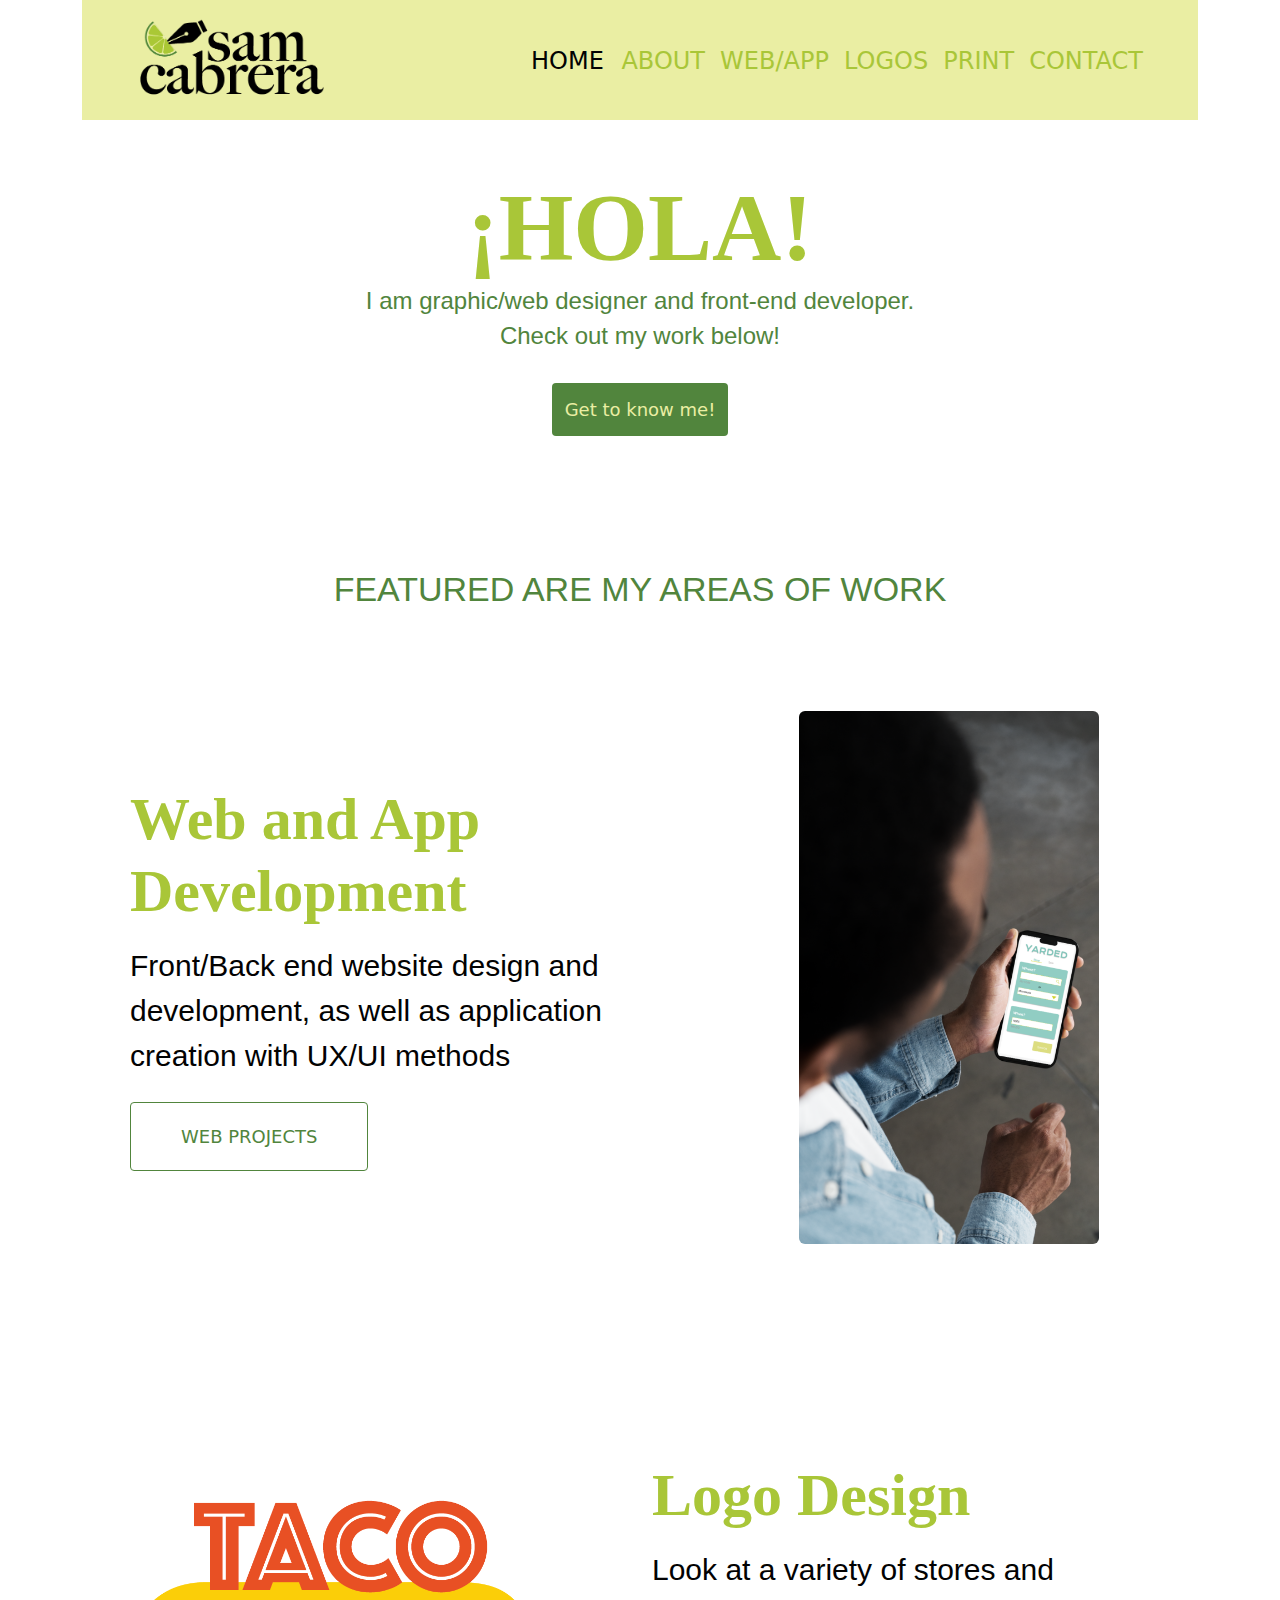
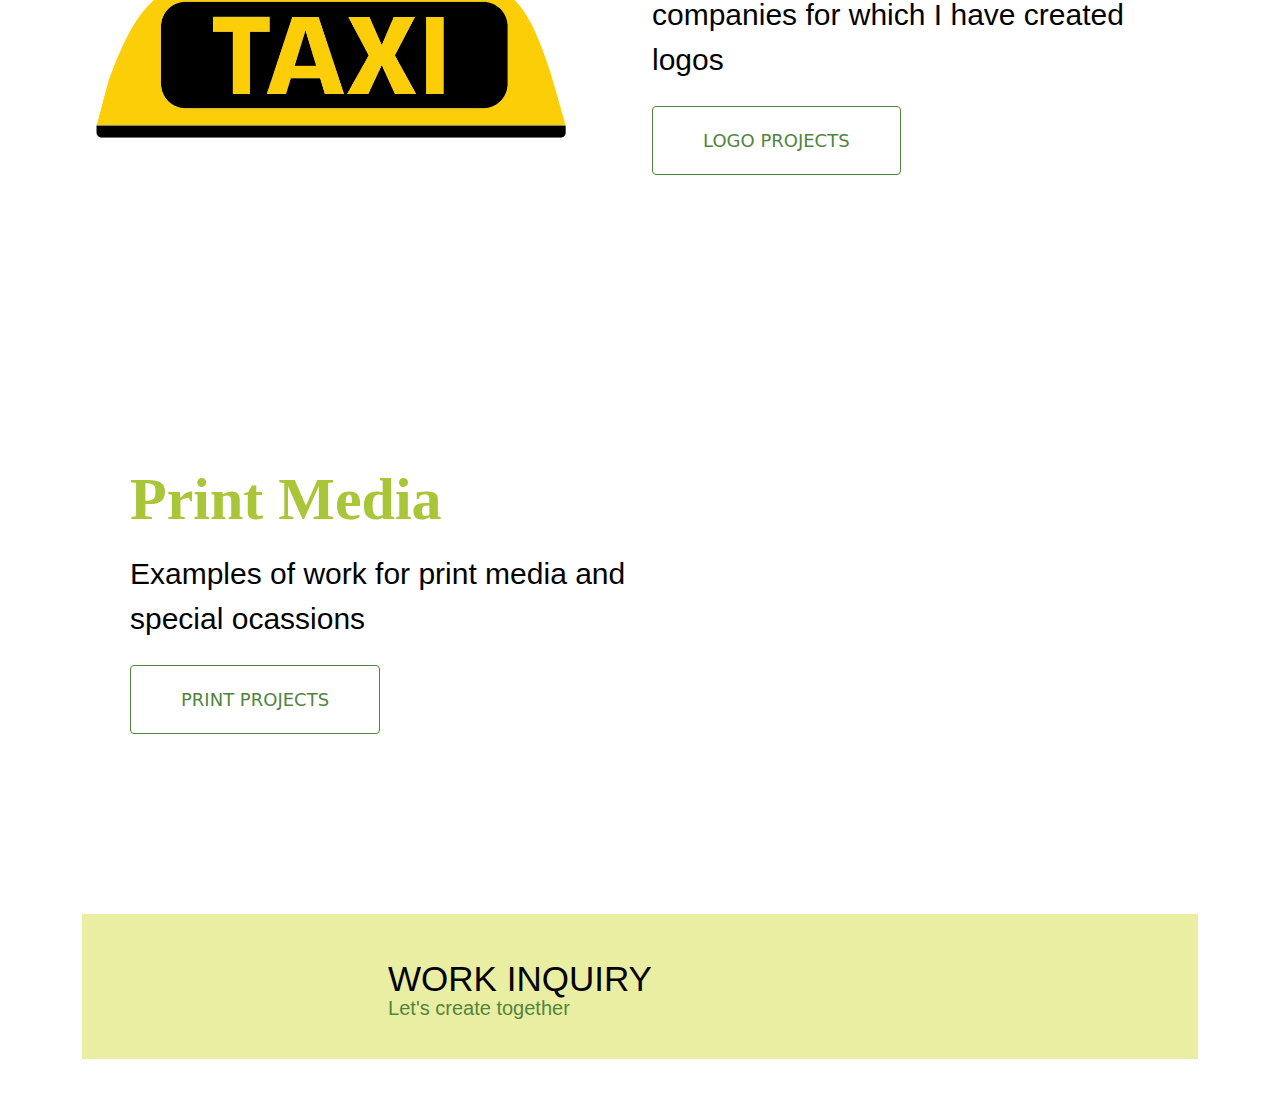
==== commit 59174b8f: "index edits" ====
--- a/index.html
+++ b/index.html
@@ -50,19 +50,18 @@
     </div>
     <div class="hero hero-index container align-items-center">
       <div class="row align-items-center">
-        <div class="col d-none d-lg-block">
+        <!--<div class="col d-none d-lg-block">
           <img
             src="images/samb&w.jpeg"
             class="img-fluid rounded pic-homepage"
             alt="sam picture"
           />
-        </div>
+        </div> -->
         <div class="col">
           <h1>¡HOLA!</h1>
-          <h2>I am graphic/web designer</h2>
-          <h2>and front-end developer.</h2>
-          <h2>Check out my work!</h2>
-          <a href="/about.html" class="btn btn-branding">Let's get started!</a>
+          <h2>I am graphic/web designer and front-end developer.</h2>
+          <h2>Check out my work below!</h2>
+          <a href="/about.html" class="btn btn-branding">Get to know me!</a>
         </div>
       </div>
     </div>
--- a/src/style.css
+++ b/src/style.css
@@ -142,6 +142,7 @@
   font-size: 34px;
   font-weight: 500;
   color: var(--buttons-color);
+  padding-top: 60px;
 }
 
 .example {
